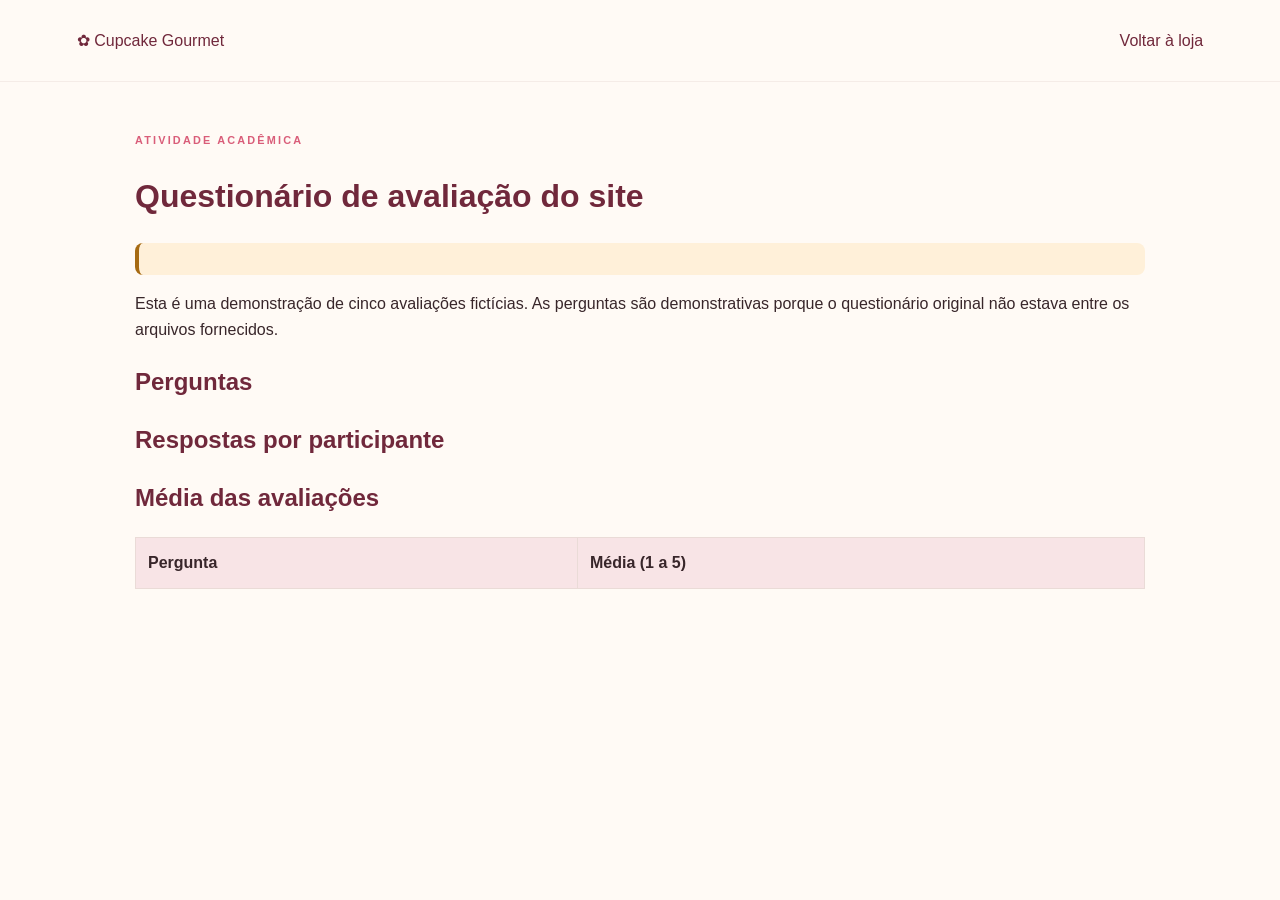
==== pesquisa.html @ cf75d92b "Adicionar pesquisa.html da pesquisa acadêmica simulada" ====
<!doctype html><html lang="pt-BR"><head><meta charset="utf-8"><meta name="viewport" content="width=device-width, initial-scale=1"><title>Pesquisa simulada | Cupcake Gourmet</title><link rel="stylesheet" href="styles.css"><style>main{max-width:1050px;margin:auto;padding:50px 20px}h1,h2{color:#70283b}table{width:100%;border-collapse:collapse;background:white}td,th{padding:12px;border:1px solid #eadbd7;text-align:left}th{background:#f8e4e6}.scroll{overflow-x:auto}.notice{padding:16px;background:#fff0d9;border-left:4px solid #a66a12;border-radius:8px}.person{margin:28px 0}a{color:#70283b}li{margin:8px 0}</style></head><body><header class="site-header"><a class="brand" href="index.html">✿ Cupcake Gourmet</a><nav><a href="index.html">Voltar à loja</a></nav></header><main><p class="eyebrow">ATIVIDADE ACADÊMICA</p><h1>Questionário de avaliação do site</h1><p class="notice" id="notice"></p><p>Esta é uma demonstração de cinco avaliações fictícias. As perguntas são demonstrativas porque o questionário original não estava entre os arquivos fornecidos.</p><h2>Perguntas</h2><ol id="questions"></ol><h2>Respostas por participante</h2><div id="responses"></div><h2>Média das avaliações</h2><div class="scroll"><table><thead><tr><th>Pergunta</th><th>Média (1 a 5)</th></tr></thead><tbody id="summary"></tbody></table></div></main><script src="pesquisa.js"></script></body></html>
---- styles.css ----
:root{--wine:#70283b;--wine-dark:#4c1b2a;--rose:#d95d79;--rose-light:#f8e4e6;--cream:#fffaf5;--sand:#f4e9df;--ink:#38262a;--muted:#806e70;--line:#eadbd7;--serif:"Playfair Display",Georgia,serif;--sans:"DM Sans",Arial,sans-serif;--shadow:0 18px 50px #4b1d2a18}
*{box-sizing:border-box}html{scroll-behavior:smooth;scroll-padding-top:95px}body{margin:0;background:var(--cream);color:var(--ink);font-family:var(--sans);line-height:1.6}button,input,textarea,select{font:inherit}button,a{-webkit-tap-highlight-color:transparent}a{color:inherit;text-decoration:none}button{cursor:pointer}.announcement{padding:8px 16px;text-align:center;background:var(--wine-dark);color:#fff0e9;font-size:.76rem;letter-spacing:.06em}.announcement span{color:#f1a6b5;padding:0 10px}.site-header{height:82px;padding:0 clamp(20px,6vw,90px);display:flex;align-items:center;justify-content:space-between;background:#fffaf5ee;backdrop-filter:blur(14px);position:sticky;top:0;z-index:10;border-bottom:1px solid #eadbd777}.brand{display:flex;align-items:center;gap:10px;color:var(--wine);line-height:1}.brand-mark{font-size:2rem;color:var(--rose)}.brand strong{display:block;font:600 1.35rem var(--serif);letter-spacing:-.04em}.brand small{display:block;text-align:center;font-size:.58rem;letter-spacing:.32em;margin-top:5px}.nav{display:flex;gap:clamp(18px,3vw,44px);font-size:.88rem;color:#725c60}.nav a{transition:color .2s}.nav a:hover,.text-link:hover{color:var(--rose)}.cart-button{border:1px solid var(--line);background:transparent;border-radius:30px;padding:10px 17px;color:var(--wine);font-weight:600}.cart-button span{display:inline-grid;place-items:center;margin-left:7px;background:var(--rose);color:white;width:22px;height:22px;border-radius:50%;font-size:.75rem}.menu-toggle{display:none;border:0;background:none;font-size:1.5rem;color:var(--wine)}.hero{min-height:590px;position:relative;display:flex;align-items:center;padding:70px clamp(24px,10vw,150px);overflow:hidden;background:#4b201e url("https://images.unsplash.com/photo-1578985545062-69928b1d9587?auto=format&fit=crop&w=2000&q=85") center 48%/cover no-repeat;color:white}.hero-shade{position:absolute;inset:0;background:linear-gradient(90deg,#351719e8 0%,#4b2019b8 48%,#4b201930 100%)}.hero-content{position:relative;max-width:590px;z-index:1}.eyebrow{font-size:.68rem;letter-spacing:.2em;font-weight:700;color:var(--rose);margin:0 0 15px}.eyebrow.light{color:#f4b5c2}.hero h1{font:600 clamp(3.1rem,6vw,5.5rem)/1.06 var(--serif);letter-spacing:-.045em;margin:0}.hero h1 em,h2 em{font-weight:500;color:var(--rose);font-style:italic}.hero h1 em{color:#f3a7b7}.hero-copy{max-width:430px;color:#f5e8e5;margin:24px 0 28px;font-size:1.02rem}.hero-actions{display:flex;align-items:center;gap:25px;flex-wrap:wrap}.button{border:0;border-radius:30px;padding:14px 22px;font-weight:700;display:inline-flex;align-items:center;justify-content:center;gap:24px;transition:transform .2s,box-shadow .2s}.button:hover{transform:translateY(-2px);box-shadow:0 8px 22px #0002}.button-primary{background:var(--rose);color:white}.button-primary:hover{background:#c94d6b}.button-light{background:var(--cream);color:var(--wine)}.text-link{font-weight:700;font-size:.88rem;color:var(--wine)}.light-link{color:#fff}.hero-note{display:flex;gap:12px;align-items:center;margin-top:35px;font-size:.78rem;color:#f7e7e3}.stars{color:#e9a84f;letter-spacing:.13em}.hero-badge{position:absolute;right:10%;bottom:12%;z-index:1;width:100px;height:100px;border-radius:50%;display:flex;flex-direction:column;align-items:center;justify-content:center;background:#fff8f0;color:var(--wine);transform:rotate(8deg);box-shadow:var(--shadow);font-size:.7rem}.hero-badge strong{font-size:1.6rem;color:var(--rose);line-height:1.2}.benefits{display:grid;grid-template-columns:repeat(3,1fr);padding:28px clamp(20px,10vw,150px);gap:24px;background:#fff}.benefits>div{display:flex;align-items:center;justify-content:center;gap:15px}.benefit-icon{display:grid;place-items:center;border-radius:50%;width:46px;height:46px;background:var(--rose-light);color:var(--wine);font-size:1.4rem}.benefits p{margin:0;display:grid}.benefits strong{font-size:.85rem}.benefits small{color:var(--muted);font-size:.74rem}.section{padding:95px clamp(20px,8vw,120px)}.section-heading{display:flex;justify-content:space-between;align-items:end;gap:30px;margin-bottom:35px}.section-heading h2,.story h2,.contact-section h2{font:600 clamp(2.2rem,4vw,3.5rem)/1.13 var(--serif);letter-spacing:-.035em;margin:0}.section-heading>p{max-width:330px;color:var(--muted);font-size:.9rem;margin:0 0 5px}.catalog-controls{display:flex;justify-content:space-between;align-items:center;gap:20px;margin-bottom:28px}.search-box{display:flex;align-items:center;gap:9px;background:#fff;border:1px solid var(--line);border-radius:28px;padding:0 16px;max-width:300px;width:100%;height:45px;color:var(--rose)}.search-box span{font-size:1.5rem}.search-box input{border:0;outline:0;background:transparent;width:100%;min-width:0;color:var(--ink)}.filters{display:flex;gap:8px;flex-wrap:wrap}.filter{border:1px solid var(--line);background:transparent;color:var(--muted);border-radius:25px;padding:9px 15px;font-size:.8rem}.filter.active,.filter:hover{background:var(--wine);border-color:var(--wine);color:white}.product-grid{display:grid;grid-template-columns:repeat(4,minmax(0,1fr));gap:22px}.product-card{background:white;border:1px solid #eadbd788;border-radius:15px;overflow:hidden;transition:transform .25s,box-shadow .25s}.product-card:hover{transform:translateY(-5px);box-shadow:var(--shadow)}.product-image{height:210px;position:relative;overflow:hidden;background:var(--sand)}.product-image img{width:100%;height:100%;object-fit:cover;transition:transform .5s}.product-card:hover .product-image img{transform:scale(1.06)}.product-tag{position:absolute;top:12px;left:12px;background:#fff5ed;color:var(--wine);font-size:.65rem;font-weight:700;padding:5px 10px;border-radius:20px}.product-info{padding:17px}.product-title-row{display:flex;justify-content:space-between;gap:10px;align-items:start}.product-info h3{font:600 1.12rem var(--serif);margin:0}.rating{font-size:.72rem;color:#b9823e;white-space:nowrap}.product-info p{font-size:.78rem;color:var(--muted);min-height:40px;margin:9px 0 14px}.product-bottom{display:flex;justify-content:space-between;align-items:center}.price{font-weight:700;color:var(--wine)}.add-button{border:0;border-radius:50%;width:37px;height:37px;background:var(--rose-light);color:var(--wine);font-size:1.35rem;transition:background .2s,color .2s}.add-button:hover{background:var(--rose);color:white}.empty-state{text-align:center;color:var(--muted);padding:35px}.hidden{display:none!important}.story{display:grid;grid-template-columns:1fr 1fr;min-height:480px;background:#f4e9df}.story-image{background:linear-gradient(#4a20101a,#4a20101a),url("https://images.unsplash.com/photo-1486427944299-d1955d23e34d?auto=format&fit=crop&w=1200&q=85") center/cover;min-height:420px}.story-content{padding:clamp(40px,7vw,95px);align-self:center}.story-content>p:not(.eyebrow){font-size:.91rem;color:#776367;max-width:480px}.story-content .text-link{display:inline-block;margin-top:14px}.quote-section{text-align:center;padding:65px 20px;background:#fff}.quote-mark{font:5rem var(--serif);color:var(--rose);line-height:.8}.quote-section p{font:italic clamp(1.5rem,3vw,2.3rem) var(--serif);margin:12px 0}.contact-section{background:var(--wine);color:white;padding:65px clamp(24px,9vw,130px);display:flex;align-items:center;justify-content:space-between;gap:35px}.contact-section h2{font-size:clamp(2rem,4vw,3.3rem)}.contact-section p:not(.eyebrow){max-width:570px;color:#f0dfe2;font-size:.88rem}.footer{padding:30px clamp(20px,6vw,90px);display:flex;align-items:center;justify-content:space-between;gap:20px;background:#fffaf5;color:var(--muted);font-size:.75rem}.footer-brand{color:var(--wine)}.footer p{margin:0}.overlay{position:fixed;inset:0;background:#24101680;z-index:20;backdrop-filter:blur(2px)}.cart-drawer{position:fixed;right:0;top:0;bottom:0;width:min(460px,100%);background:var(--cream);z-index:21;padding:28px;display:flex;flex-direction:column;transform:translateX(105%);transition:transform .3s ease;box-shadow:-20px 0 60px #0001}.cart-drawer.open{transform:translateX(0)}.drawer-header{display:flex;justify-content:space-between;align-items:center;border-bottom:1px solid var(--line);padding-bottom:18px}.drawer-header h2,.checkout-dialog h2{font:600 2rem var(--serif);margin:0}.icon-button{width:38px;height:38px;border:1px solid var(--line);border-radius:50%;background:#fff;color:var(--wine);font-size:1.5rem;line-height:1}.cart-items{overflow:auto;flex:1;padding:15px 0}.cart-line{display:grid;grid-template-columns:74px 1fr auto;gap:13px;align-items:center;padding:14px 0;border-bottom:1px solid var(--line)}.cart-line img{width:74px;height:74px;object-fit:cover;border-radius:10px}.cart-line h4{margin:0;font:600 1rem var(--serif)}.cart-line small{color:var(--muted)}.quantity{display:flex;align-items:center;gap:10px;margin-top:8px}.quantity button{border:1px solid var(--line);background:white;border-radius:50%;width:25px;height:25px;color:var(--wine)}.remove-item{border:0;background:none;color:#a78b8e;font-size:1.1rem}.cart-empty{margin:auto;text-align:center;padding:25px}.cart-empty>span{font-size:3rem;color:var(--rose)}.cart-empty h3{font:600 1.35rem var(--serif)}.cart-empty p{color:var(--muted);font-size:.85rem}.cart-summary{border-top:1px solid var(--line);padding-top:18px}.cart-summary>div{display:flex;justify-content:space-between;margin:8px 0;font-size:.88rem}.cart-summary>div span{color:var(--muted)}.cart-summary .total-row{padding-top:12px;margin-top:13px;border-top:1px dashed var(--line);font-size:1rem;color:var(--wine)}.full-width{width:100%;margin-top:12px}.fine-print{display:block;text-align:center;color:var(--muted);font-size:.68rem;margin-top:10px}.product-dialog,.checkout-dialog{border:0;border-radius:20px;background:var(--cream);color:var(--ink);padding:0;box-shadow:0 30px 100px #1d091d55;width:min(560px,calc(100% - 28px));max-height:90vh;overflow:auto}.product-dialog::backdrop,.checkout-dialog::backdrop{background:#24101699;backdrop-filter:blur(3px)}.dialog-close{position:sticky;top:12px;float:right;margin:12px 12px -50px 0;z-index:2}.detail-image{width:100%;height:280px;object-fit:cover}.detail-body{padding:25px 30px 30px}.detail-body h2{font:600 2rem var(--serif);margin:0}.detail-body p{color:var(--muted);font-size:.9rem}.detail-bottom{display:flex;justify-content:space-between;align-items:center;gap:20px;margin-top:20px}.checkout-dialog{padding:32px}.dialog-intro{color:var(--muted);font-size:.86rem;margin-bottom:22px}.checkout-dialog form label{display:block;font-size:.8rem;font-weight:700;margin:13px 0}.checkout-dialog input,.checkout-dialog textarea,.checkout-dialog select{display:block;width:100%;margin-top:6px;border:1px solid var(--line);border-radius:10px;padding:12px;background:#fff;color:var(--ink);outline-color:var(--rose);resize:vertical}.checkout-total{display:flex;justify-content:space-between;border-top:1px solid var(--line);padding-top:17px;margin-top:20px;color:var(--wine)}.success-state{text-align:center;padding:20px 0 0}.success-icon{display:grid;place-items:center;margin:auto;width:60px;height:60px;border-radius:50%;background:#e1f1e6;color:#287647;font-size:2rem}.success-state h3{font:600 1.5rem var(--serif)}.success-state p{font-size:.88rem;color:var(--muted)}.toast{position:fixed;bottom:25px;left:50%;transform:translate(-50%,20px);background:var(--wine-dark);color:white;padding:12px 20px;border-radius:30px;box-shadow:var(--shadow);z-index:50;font-size:.85rem;opacity:0;pointer-events:none;transition:all .25s;max-width:calc(100% - 30px);text-align:center}.toast.show{opacity:1;transform:translate(-50%,0)}
@media(max-width:980px){.product-grid{grid-template-columns:repeat(2,minmax(0,1fr))}.product-image{height:230px}.hero{min-height:540px}.hero-badge{right:6%}.section{padding-top:75px;padding-bottom:75px}}
@media(max-width:680px){.announcement{font-size:.65rem}.site-header{height:70px;padding:0 18px}.menu-toggle{display:block;margin-left:auto;margin-right:14px}.nav{display:none;position:absolute;left:0;right:0;top:70px;background:var(--cream);padding:20px;box-shadow:var(--shadow);flex-direction:column;gap:17px}.nav.open{display:flex}.brand strong{font-size:1.2rem}.cart-button{padding:8px 11px;font-size:.8rem}.hero{min-height:570px;padding:60px 25px;background-position:58% center}.hero-shade{background:linear-gradient(90deg,#351719ed 0%,#4b2019b8 70%,#4b201960 100%)}.hero h1{font-size:3.25rem}.hero-copy{font-size:.93rem}.hero-actions{align-items:flex-start;gap:17px;flex-direction:column}.hero-badge{width:76px;height:76px;right:20px;bottom:18px;font-size:.6rem}.benefits{grid-template-columns:1fr;padding:23px 28px;gap:17px}.benefits>div{justify-content:flex-start}.section{padding:65px 18px}.section-heading{display:block}.section-heading>p{margin-top:17px}.catalog-controls{align-items:stretch;flex-direction:column}.search-box{max-width:none}.filters{gap:6px}.filter{padding:8px 12px}.product-grid{gap:12px}.product-image{height:155px}.product-info{padding:12px}.product-info h3{font-size:.98rem}.product-info p{font-size:.72rem;min-height:55px}.product-title-row{display:block}.rating{display:block;margin-top:4px}.price{font-size:.85rem}.add-button{width:32px;height:32px}.story{grid-template-columns:1fr}.story-image{min-height:280px}.story-content{padding:40px 25px}.contact-section{padding:48px 24px;align-items:flex-start;flex-direction:column}.footer{flex-direction:column;text-align:center;padding:28px 18px}.cart-drawer{padding:22px}.checkout-dialog{padding:25px 20px}.detail-image{height:220px}.detail-body{padding:22px}.detail-bottom{align-items:flex-start;flex-direction:column}.button{gap:14px}}
@media(prefers-reduced-motion:reduce){*,*::before,*::after{scroll-behavior:auto!important;transition:none!important;animation:none!important}}
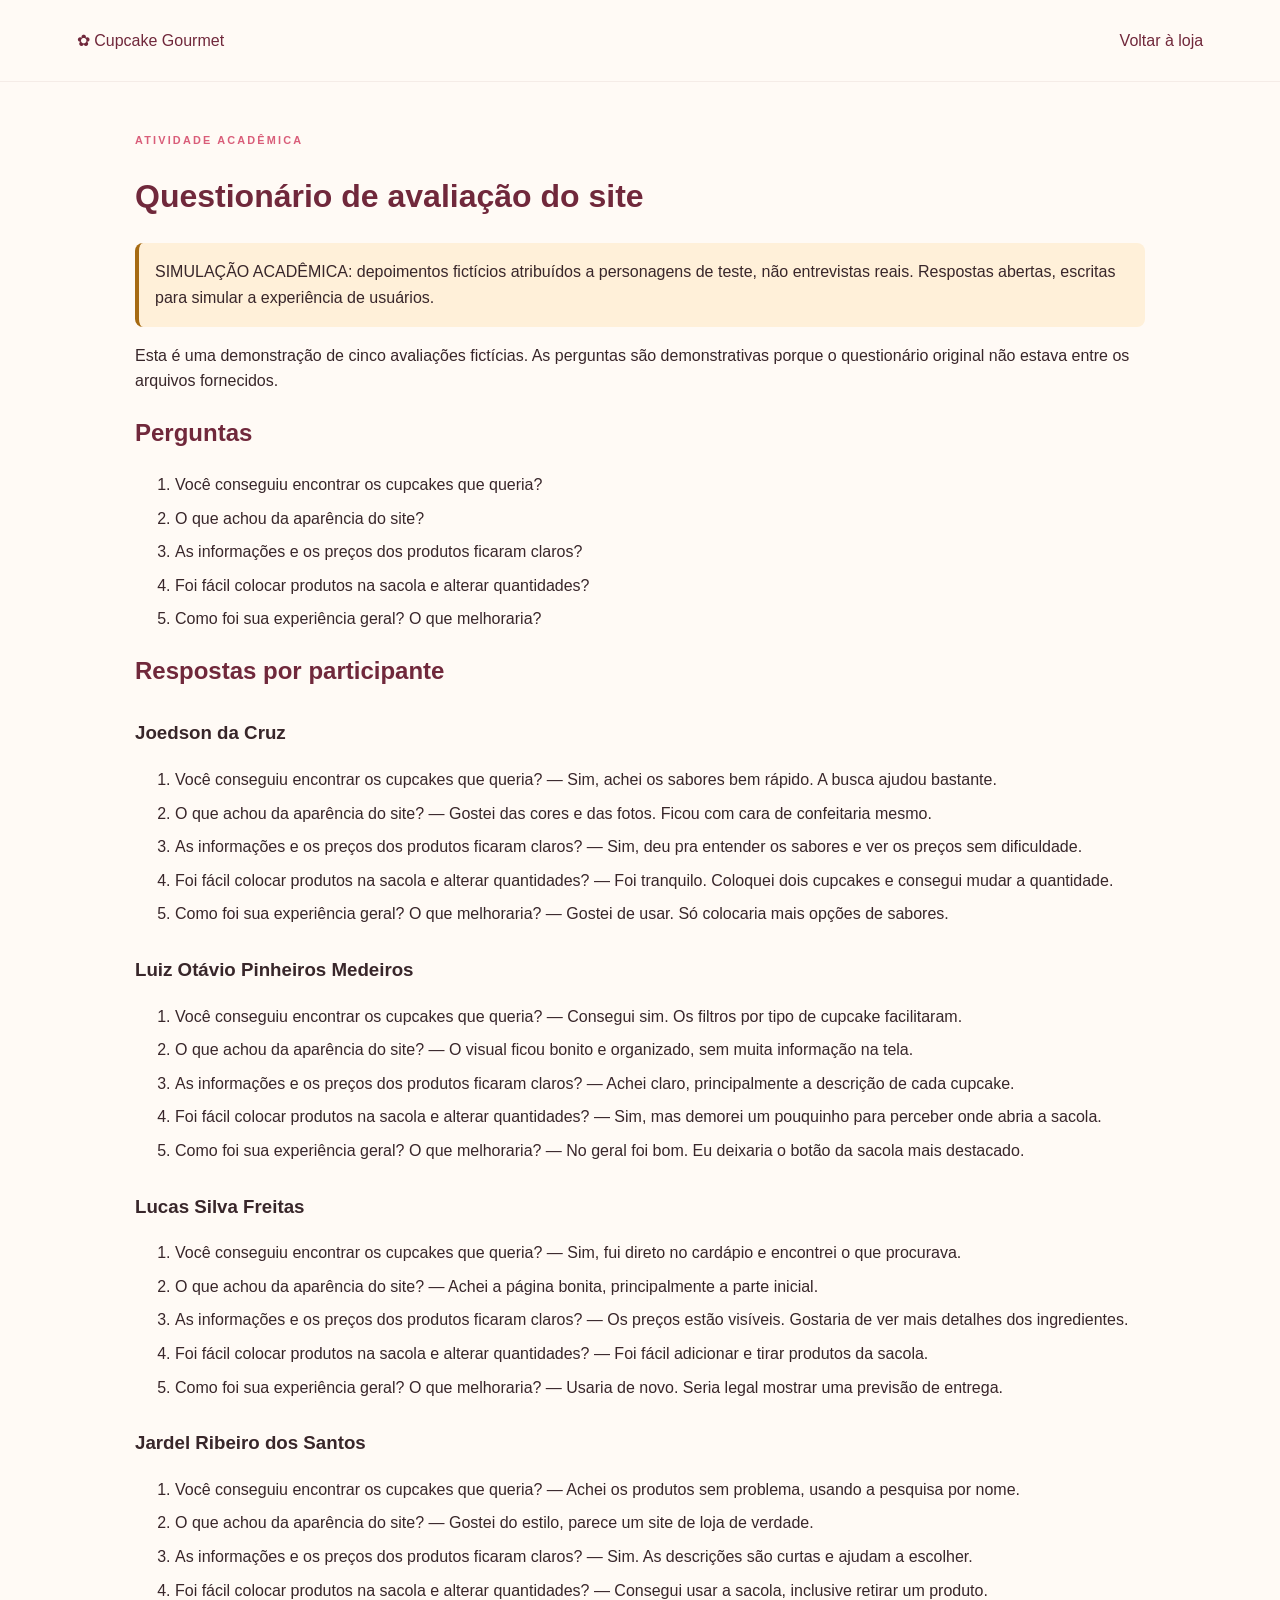
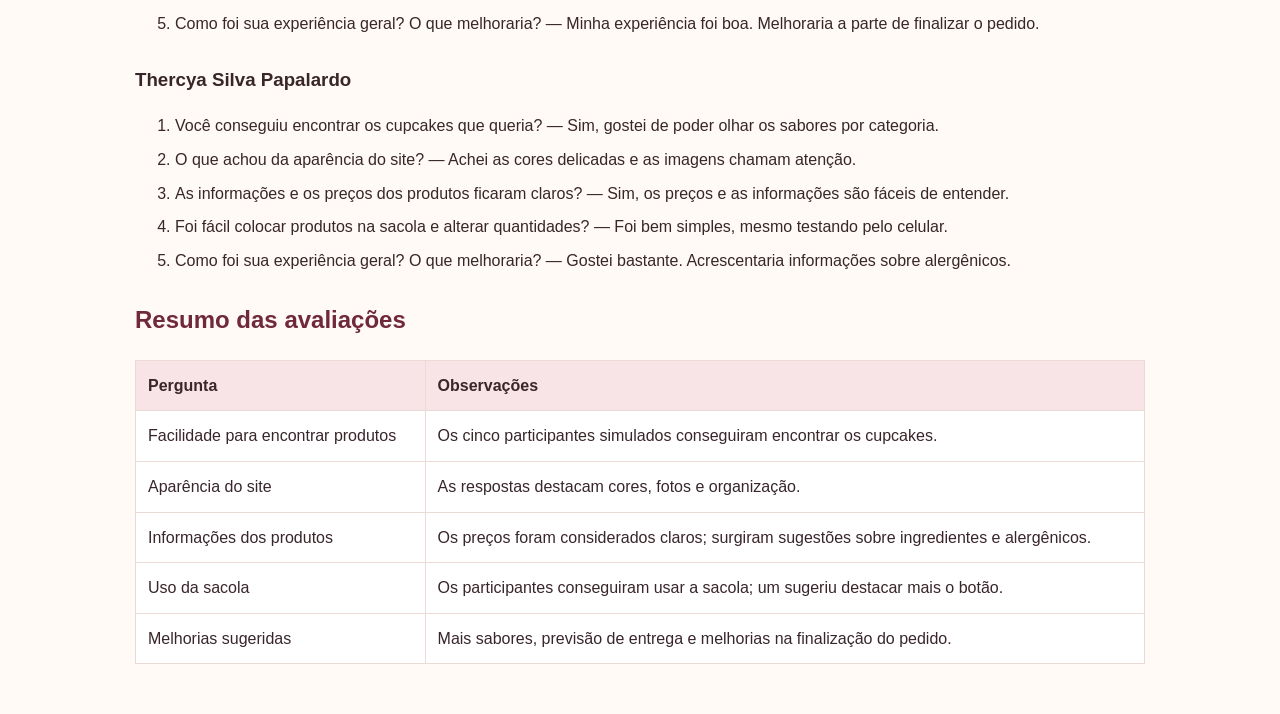
==== commit c4621e24: "Adaptar visualização para respostas abertas e resumo qualitativo" ====
--- a/pesquisa.html
+++ b/pesquisa.html
@@ -1 +1 @@
-<!doctype html><html lang="pt-BR"><head><meta charset="utf-8"><meta name="viewport" content="width=device-width, initial-scale=1"><title>Pesquisa simulada | Cupcake Gourmet</title><link rel="stylesheet" href="styles.css"><style>main{max-width:1050px;margin:auto;padding:50px 20px}h1,h2{color:#70283b}table{width:100%;border-collapse:collapse;background:white}td,th{padding:12px;border:1px solid #eadbd7;text-align:left}th{background:#f8e4e6}.scroll{overflow-x:auto}.notice{padding:16px;background:#fff0d9;border-left:4px solid #a66a12;border-radius:8px}.person{margin:28px 0}a{color:#70283b}li{margin:8px 0}</style></head><body><header class="site-header"><a class="brand" href="index.html">✿ Cupcake Gourmet</a><nav><a href="index.html">Voltar à loja</a></nav></header><main><p class="eyebrow">ATIVIDADE ACADÊMICA</p><h1>Questionário de avaliação do site</h1><p class="notice" id="notice"></p><p>Esta é uma demonstração de cinco avaliações fictícias. As perguntas são demonstrativas porque o questionário original não estava entre os arquivos fornecidos.</p><h2>Perguntas</h2><ol id="questions"></ol><h2>Respostas por participante</h2><div id="responses"></div><h2>Média das avaliações</h2><div class="scroll"><table><thead><tr><th>Pergunta</th><th>Média (1 a 5)</th></tr></thead><tbody id="summary"></tbody></table></div></main><script src="pesquisa.js"></script></body></html>+<!doctype html><html lang="pt-BR"><head><meta charset="utf-8"><meta name="viewport" content="width=device-width, initial-scale=1"><title>Pesquisa simulada | Cupcake Gourmet</title><link rel="stylesheet" href="styles.css"><style>main{max-width:1050px;margin:auto;padding:50px 20px}h1,h2{color:#70283b}table{width:100%;border-collapse:collapse;background:white}td,th{padding:12px;border:1px solid #eadbd7;text-align:left}th{background:#f8e4e6}.scroll{overflow-x:auto}.notice{padding:16px;background:#fff0d9;border-left:4px solid #a66a12;border-radius:8px}.person{margin:28px 0}a{color:#70283b}li{margin:8px 0}</style></head><body><header class="site-header"><a class="brand" href="index.html">✿ Cupcake Gourmet</a><nav><a href="index.html">Voltar à loja</a></nav></header><main><p class="eyebrow">ATIVIDADE ACADÊMICA</p><h1>Questionário de avaliação do site</h1><p class="notice" id="notice"></p><p>Esta é uma demonstração de cinco avaliações fictícias. As perguntas são demonstrativas porque o questionário original não estava entre os arquivos fornecidos.</p><h2>Perguntas</h2><ol id="questions"></ol><h2>Respostas por participante</h2><div id="responses"></div><h2>Resumo das avaliações</h2><div class="scroll"><table><thead><tr><th>Pergunta</th><th>Observações</th></tr></thead><tbody id="summary"></tbody></table></div></main><script src="pesquisa.js"></script></body></html>
